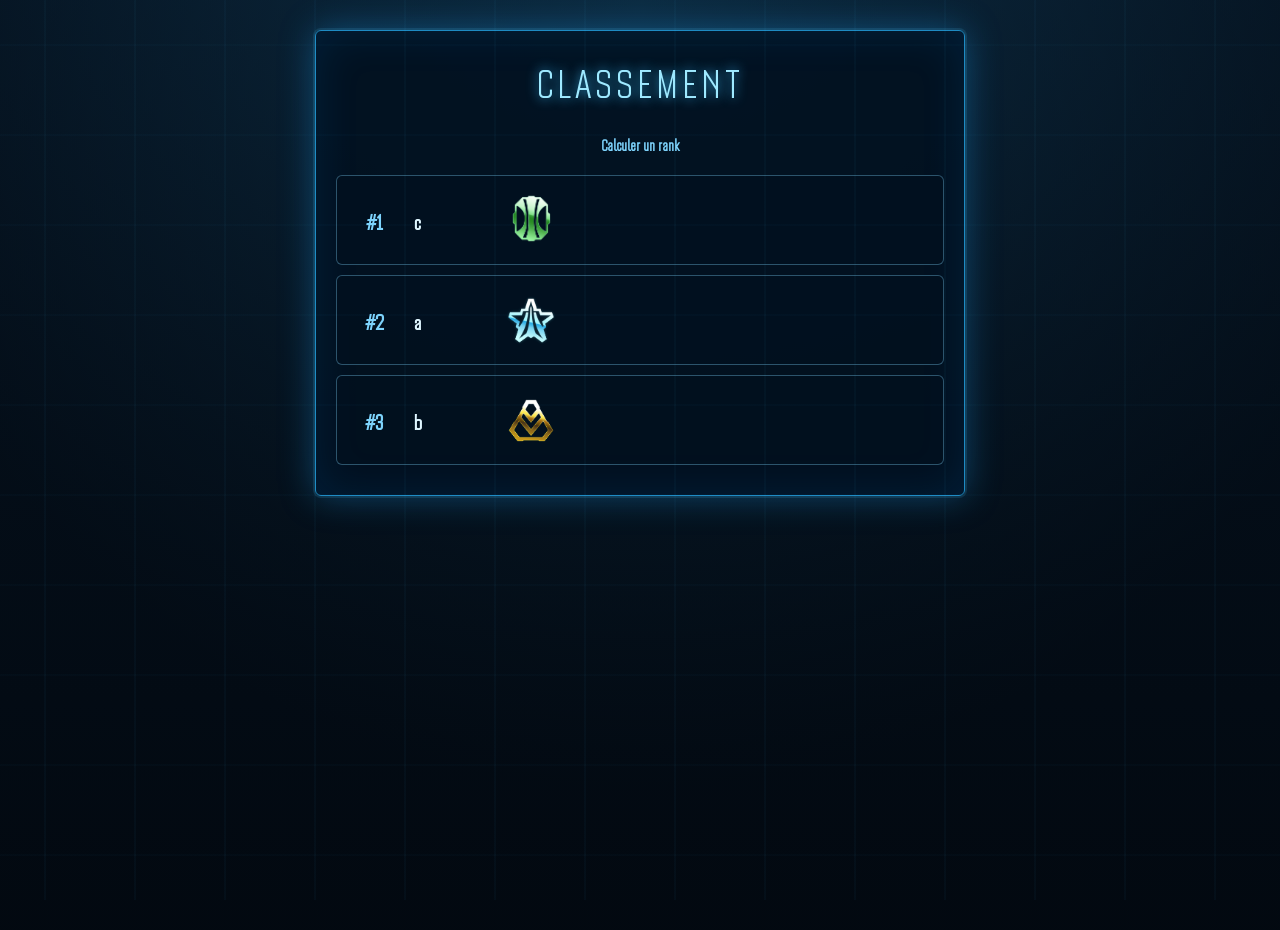
==== index.html @ 447d9256 "initialisation" ====
<!DOCTYPE html>
<html lang="fr">
<head>
  <meta charset="UTF-8">
  <title>Classement - RANKED DU SPORT</title>
  <link rel="stylesheet" href="ressources/ui_design/style.css">
</head>
<body>
<div class="container">
  <h1>Classement</h1>

  <nav class="nav-links">
    <a href="ressources/apps/rank.html">Calculer un rank</a>
  </nav>

  <div id="leaderboard"></div>
</div>

<script src="ressources/data_script/script.js"></script>
<script src="ressources/data_script/users.js"></script>
<script src="ressources/data_script/leaderboard.js"></script>
</body>
</html>
---- ressources/ui_design/style.css ----
@font-face {
  font-family: "RL";
  src: url("../font/Bourgeois.ttf") format("truetype");
}

* {
  box-sizing: border-box;
}

body {
  margin: 0;
  min-height: 100vh;
  color: #dff6ff;
  font-family: "RL", Arial, sans-serif;
  background:
    linear-gradient(rgba(4, 18, 31, 0.55), rgba(2, 8, 15, 0.9)),
    radial-gradient(circle at top, #16496a, #06111e 70%);
}

body::before {
  content: "";
  position: fixed;
  inset: 0;
  background:
    linear-gradient(90deg, transparent 49%, rgba(74, 197, 255, .08) 50%, transparent 51%),
    linear-gradient(0deg, transparent 49%, rgba(74, 197, 255, .05) 50%, transparent 51%);
  background-size: 90px 90px;
  pointer-events: none;
}

.container {
  width: min(95%, 650px);
  margin: 30px auto;
  padding: 20px;
  background: rgba(2, 17, 31, 0.88);
  border: 1px solid #1e8bc3;
  border-radius: 6px;
  box-shadow:
    0 0 0 2px rgba(87, 202, 255, 0.12),
    0 0 35px rgba(32, 169, 255, 0.35),
    inset 0 0 45px rgba(0, 140, 255, 0.12);
}

h1 {
  text-align: center;
  margin: 0 0 25px;
  font-size: 48px;
  font-weight: 300;
  letter-spacing: 4px;
  color: #9ee9ff;
  text-transform: uppercase;
  text-shadow: 0 0 12px #38bdf8;
}

h2 {
  margin-top: 30px;
  padding-bottom: 8px;
  color: white;
  font-size: 22px;
  text-transform: uppercase;
  letter-spacing: 2px;
  border-bottom: 1px solid rgba(80, 190, 255, .35);
}

label {
  display: block;
  margin-top: 15px;
  margin-bottom: 6px;
  color: #c7eaff;
  font-size: 16px;
  text-transform: uppercase;
}

input {
  width: 100%;
  padding: 13px 14px;
  background: rgba(1, 10, 20, .85);
  border: 1px solid #246b92;
  border-radius: 4px;
  color: white;
  font-size: 18px;
  outline: none;
  box-shadow: inset 0 0 12px rgba(56, 189, 248, .12);
}

input:focus {
  border-color: #7dd3fc;
  box-shadow:
    0 0 10px rgba(56, 189, 248, .7),
    inset 0 0 12px rgba(56, 189, 248, .2);
}

.optional {
  margin-top: 18px;
  padding: 12px;
  background: rgba(7, 28, 48, .9);
  border: 1px solid rgba(80, 190, 255, .35);
  border-radius: 4px;
}

.optional input {
  width: auto;
}

button {
  margin-top: 30px;
  width: 100%;
  padding: 14px;
  border: 1px solid #7dd3fc;
  border-radius: 5px;
  background: linear-gradient(#eefaff, #60c8ff 45%, #0e6fa3);
  color: #062033;
  font-size: 20px;
  font-weight: bold;
  text-transform: uppercase;
  cursor: pointer;
  box-shadow:
    0 0 14px rgba(56, 189, 248, .8),
    inset 0 2px 0 rgba(255,255,255,.8);
}

button:hover {
  filter: brightness(1.15);
}

.result-card {
  margin-top: 30px;
  padding: 25px;
  text-align: center;
  background: rgba(1, 10, 20, .92);
  border: 1px solid #1e8bc3;
  border-radius: 6px;
  box-shadow: inset 0 0 35px rgba(56, 189, 248, .12);
}

.rank-grid {
  display: grid;
  grid-template-columns: repeat(auto-fit, minmax(160px, 1fr));
  gap: 18px;
  margin-top: 20px;
}

.rank-box {
  padding: 18px;
  background: linear-gradient(rgba(7, 31, 52, .95), rgba(2, 10, 18, .95));
  border: 1px solid rgba(125, 211, 252, .35);
  border-radius: 5px;
  box-shadow: inset 0 0 25px rgba(56, 189, 248, .08);
}

.rank-box h3 {
  margin-top: 0;
  color: #9ee9ff;
  text-transform: uppercase;
}

.rank-img {
  width: 110px;
  height: auto;
}

.global-rank {
  width: 170px;
  height: auto;
}

.error {
  margin-top: 20px;
  padding: 15px;
  background: rgba(127, 29, 29, .9);
  border: 1px solid #ef4444;
  border-radius: 5px;
}

/* LEADERBOARD */

#leaderboard {
  margin-top: 20px;
}

.nav-links {
  text-align: center;
  margin-bottom: 20px;
}

.nav-links a,
.back-link {
  color: #7dd3fc;
  text-decoration: none;
  font-size: 18px;
  font-weight: bold;
}

.nav-links a:hover,
.back-link:hover {
  text-shadow: 0 0 10px #38bdf8;
}

.leaderboard-row {
  display: grid;
  grid-template-columns: 50px 70px 1fr;
  align-items: center;
  gap: 15px;
  padding: 12px;
  margin-bottom: 10px;
  background: rgba(2, 17, 31, 0.88);
  border: 1px solid rgba(125, 211, 252, .35);
  border-radius: 6px;
  color: white;
  text-decoration: none;
  transition: 0.15s;
}

.leaderboard-row:hover {
  background: rgba(20, 60, 90, 0.9);
  transform: translateY(-2px);
}

.leaderboard-position {
  font-size: 26px;
  font-weight: bold;
  color: #7dd3fc;
  text-align: center;
}

.leaderboard-rank {
  width: 64px;
  height: 64px;
  object-fit: contain;
  display: block;
}

.leaderboard-user {
  font-size: 24px;
  font-weight: bold;
  color: #dff6ff;
}

.leaderboard-rank-name {
  display: none;
}
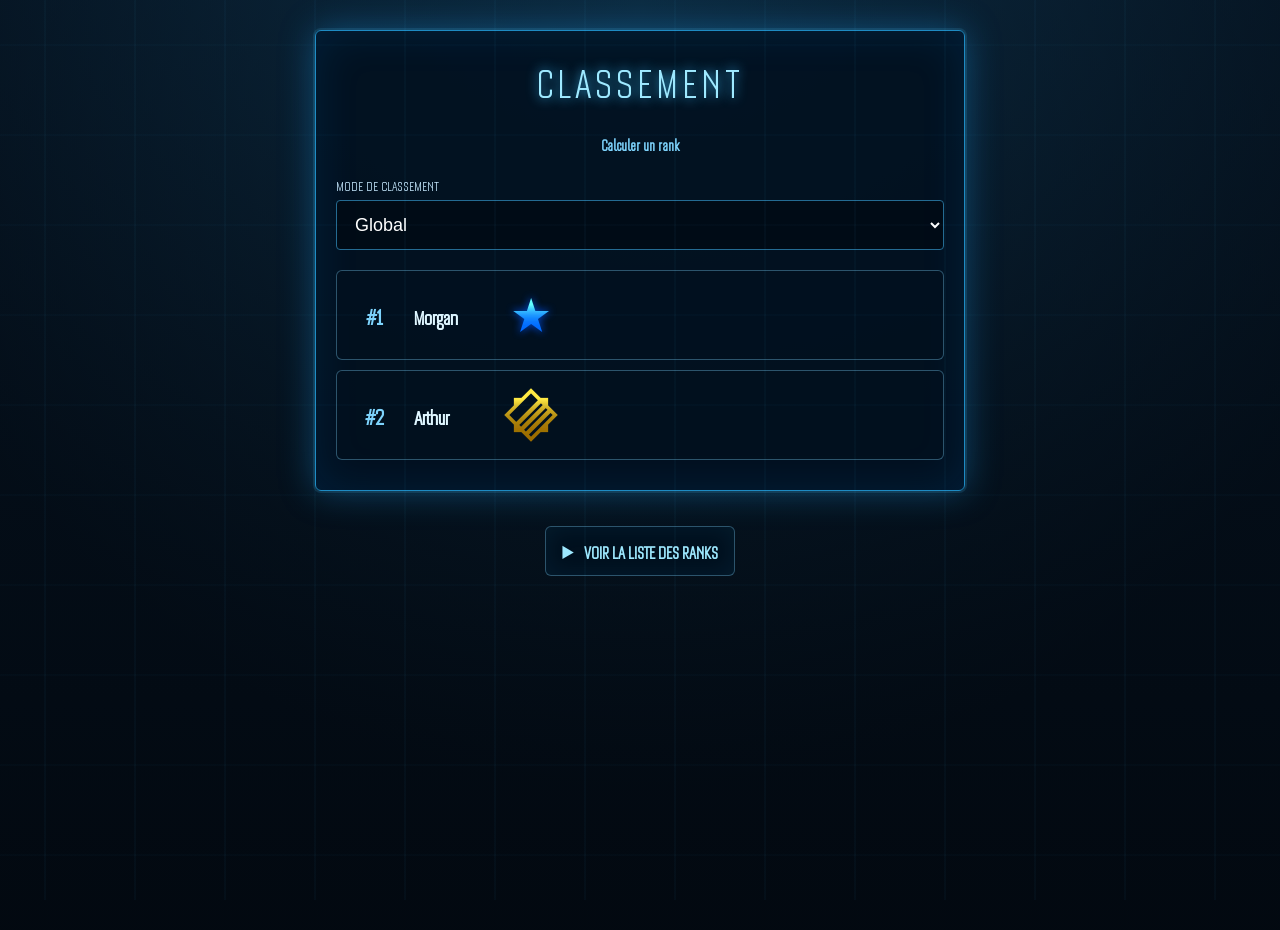
==== commit b8e1cbe4: "mise a jour 1.1" ====
--- a/index.html
+++ b/index.html
@@ -2,7 +2,7 @@
 <html lang="fr">
 <head>
   <meta charset="UTF-8">
-  <title>Classement - RANKED DU SPORT</title>
+  <title>Classement - SPORTSMATE</title>
   <link rel="stylesheet" href="ressources/ui_design/style.css">
 </head>
 <body>
@@ -13,8 +13,28 @@
     <a href="ressources/apps/rank.html">Calculer un rank</a>
   </nav>
 
+<label for="sortMode">Mode de classement</label>
+<select id="sortMode">
+  <option value="globalScore" selected>Global</option>
+  <option value="cardioScore">Cardio</option>
+  <option value="forceScore">Force</option>
+  
+</select>
   <div id="leaderboard"></div>
 </div>
+
+
+
+
+
+<details class="rank-doc">
+  <summary>Voir la liste des ranks</summary>
+  <div id="rankDocumentation"></div>
+</details>
+
+
+
+
 
 <script src="ressources/data_script/script.js"></script>
 <script src="ressources/data_script/users.js"></script>
--- a/ressources/ui_design/style.css
+++ b/ressources/ui_design/style.css
@@ -183,7 +183,7 @@
   margin-bottom: 20px;
 }
 
-.nav-links a,
+a,
 .back-link {
   color: #7dd3fc;
   text-decoration: none;
@@ -191,7 +191,7 @@
   font-weight: bold;
 }
 
-.nav-links a:hover,
+a:hover,
 .back-link:hover {
   text-shadow: 0 0 10px #38bdf8;
 }
@@ -238,4 +238,74 @@
 
 .leaderboard-rank-name {
   display: none;
+}
+select {
+  width: 100%;
+  padding: 13px 14px;
+  background: rgba(1, 10, 20, .85);
+  border: 1px solid #246b92;
+  border-radius: 4px;
+  color: white;
+  font-size: 18px;
+  outline: none;
+}
+
+
+
+
+
+
+
+
+.rank-doc {
+  width: fit-content;
+  max-width: 100%;
+  margin: 35px auto 0;
+  padding: 12px 16px;
+
+  background: rgba(2, 17, 31, 0.88);
+  border: 1px solid rgba(125, 211, 252, .35);
+  border-radius: 6px;
+
+  box-shadow: inset 0 0 25px rgba(56, 189, 248, .08);
+}
+
+.rank-doc summary {
+  cursor: pointer;
+  font-size: 20px;
+  font-weight: bold;
+  color: #9ee9ff;
+  text-transform: uppercase;
+  text-align: center;
+}
+
+#rankDocumentation {
+  margin-top: 15px;
+}
+
+.rank-doc-row {
+  display: grid;
+  grid-template-columns: 48px 150px;
+  align-items: center;
+  gap: 12px;
+
+  width: fit-content;
+  margin-bottom: 8px;
+  padding: 8px 10px;
+
+  background: rgba(1, 10, 20, .75);
+  border: 1px solid rgba(125, 211, 252, .25);
+  border-radius: 5px;
+}
+
+.rank-doc-row img {
+  width: 42px;
+  height: 42px;
+  object-fit: contain;
+}
+
+.rank-doc-row span {
+  font-size: 18px;
+  font-weight: bold;
+  white-space: nowrap;
 }
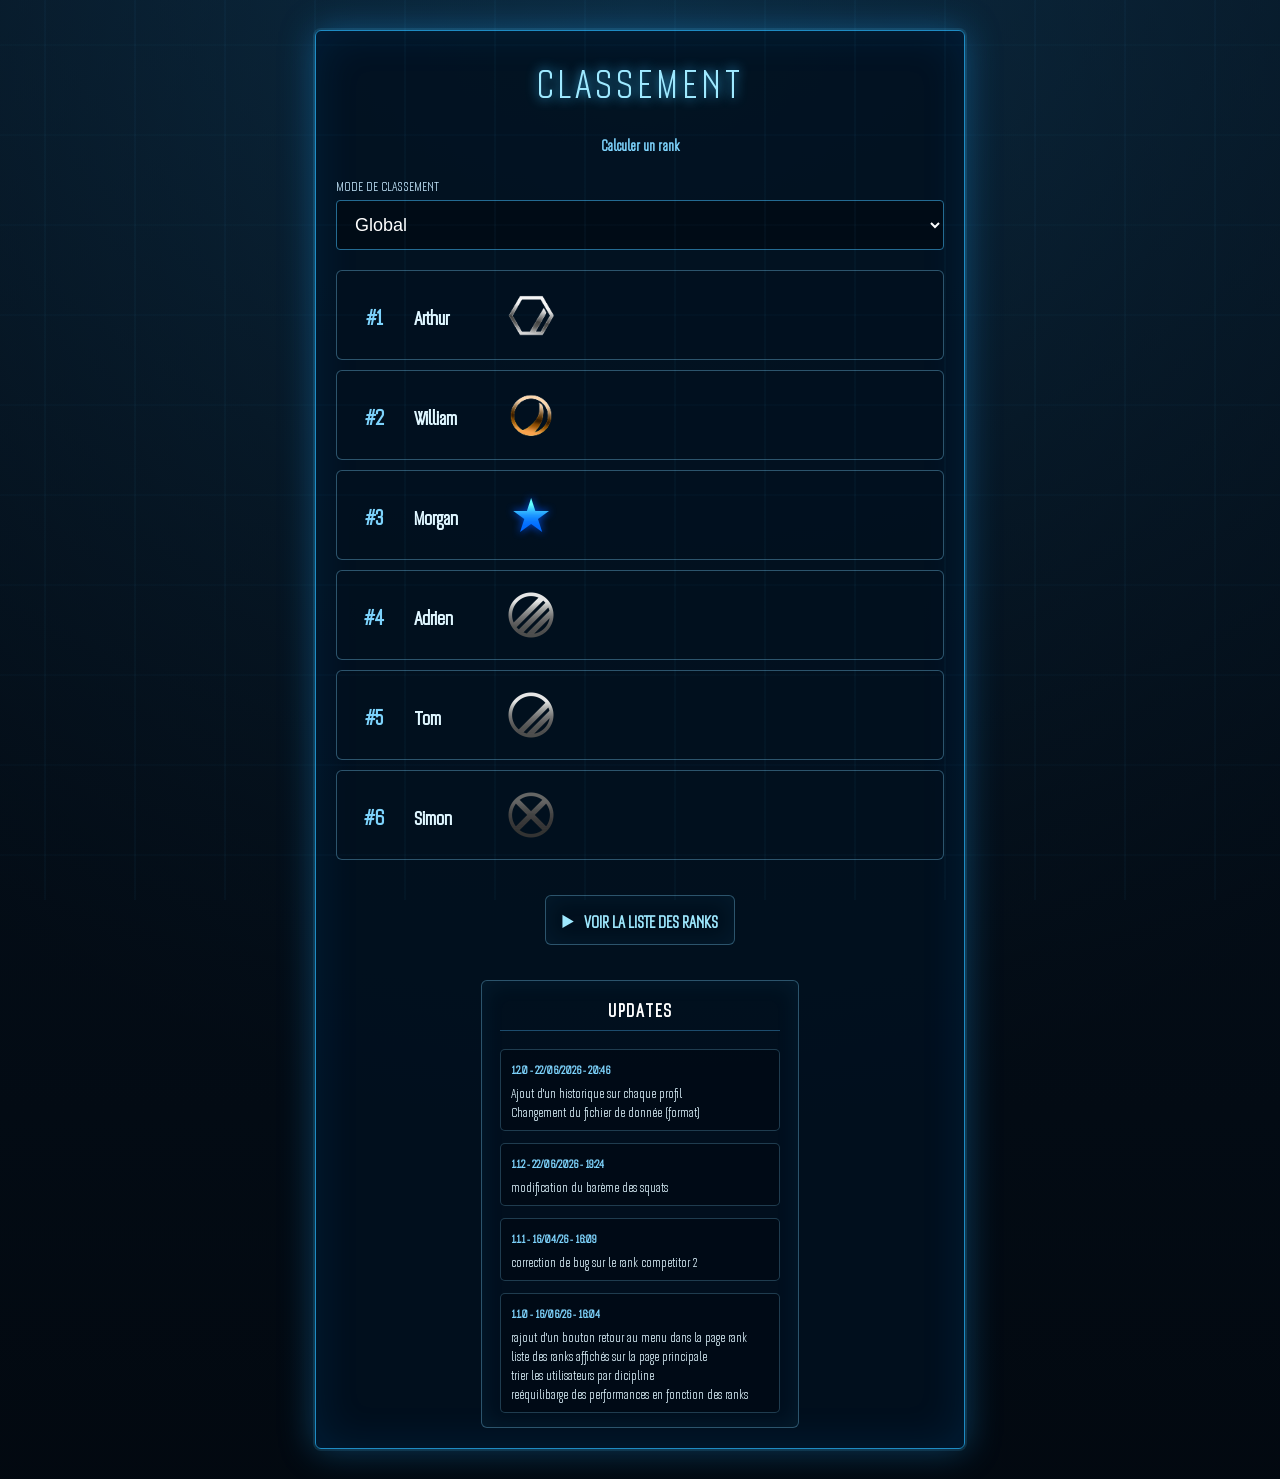
==== commit 683c5099: "ajout histotique up 1.2.0" ====
--- a/index.html
+++ b/index.html
@@ -21,16 +21,59 @@
   
 </select>
   <div id="leaderboard"></div>
+
+
+
+
+
+
+
+
+
+  <details class="rank-doc">
+  <summary>Voir la liste des ranks</summary>
+  <div id="rankDocumentation"></div>
+</details>
+
+
+
+
+
+
+
+  <section class="updates-box">
+  <h2>Updates</h2>
+  <div class="update">
+    <span class="update-date">1.2.0 - 22/06/2026 - 20:46</span>
+    <p>Ajout d'un historique sur chaque profil<br>
+    Changement du fichier de donnée (format)</p>
+  </div>
+
+  <div class="update">
+    <span class="update-date">1.1.2 - 22/06/2026 - 19:24</span>
+    <p>modification du barème des squats</p>
+  </div>
+
+  <div class="update">
+    <span class="update-date">1.1.1 - 16/04/26 - 16:09</span>
+    <p>correction de bug sur le rank competitor 2</p>
+  </div>
+
+  <div class="update">
+    <span class="update-date">1.1.0 - 16/06/26 - 16:04</span>
+    <p>rajout d'un bouton retour au menu dans la page rank<br>
+liste des ranks affichés sur la page principale<br>
+trier les utilisateurs par dicipline<br>
+reéquilibarge des performances en fonction des ranks</p>
+  </div>
+</section>
 </div>
 
 
 
 
 
-<details class="rank-doc">
-  <summary>Voir la liste des ranks</summary>
-  <div id="rankDocumentation"></div>
-</details>
+
 
 
 
--- a/ressources/ui_design/style.css
+++ b/ressources/ui_design/style.css
@@ -27,6 +27,8 @@
   background-size: 90px 90px;
   pointer-events: none;
 }
+
+
 
 .container {
   width: min(95%, 650px);
@@ -308,4 +310,192 @@
   font-size: 18px;
   font-weight: bold;
   white-space: nowrap;
+}
+
+
+
+
+
+
+
+
+
+
+
+
+
+
+
+
+
+
+
+
+
+
+
+
+
+
+.updates-box {
+  width: fit-content;
+  max-width: 100%;
+  margin: 35px auto 0;
+  padding: 14px 18px;
+
+  background: rgba(2, 17, 31, 0.88);
+  border: 1px solid rgba(125, 211, 252, .35);
+  border-radius: 6px;
+
+  box-shadow: inset 0 0 25px rgba(56, 189, 248, .08);
+}
+
+.updates-box h2 {
+  margin-top: 0;
+  text-align: center;
+}
+
+.update {
+  min-width: 280px;
+  margin-top: 12px;
+  padding: 10px;
+
+  background: rgba(1, 10, 20, .75);
+  border: 1px solid rgba(125, 211, 252, .25);
+  border-radius: 5px;
+}
+
+.update-date {
+  display: block;
+  margin-bottom: 5px;
+
+  color: #7dd3fc;
+  font-size: 14px;
+  font-weight: bold;
+}
+
+.update p {
+  margin: 0;
+  font-size: 16px;
+}
+
+
+
+
+
+
+
+
+
+
+
+
+
+
+
+.session-card {
+  display: grid;
+  grid-template-columns: 160px 1fr;
+  margin-top: 18px;
+  background: rgba(1, 10, 20, .75);
+  border: 1px solid rgba(125, 211, 252, .35);
+  border-radius: 6px;
+  overflow: hidden;
+}
+
+.session-left {
+  padding: 14px;
+  border-right: 1px solid rgba(125, 211, 252, .35);
+  text-align: center;
+}
+
+.session-left strong {
+  display: block;
+  font-size: 18px;
+  color: #7dd3fc;
+}
+
+.session-left span {
+  display: block;
+  margin-top: 8px;
+  font-size: 14px;
+  text-transform: uppercase;
+}
+
+.history-rank-img {
+  width: 80px;
+  height: 80px;
+  object-fit: contain;
+  margin-top: 8px;
+}
+
+.session-left p {
+  margin: 5px 0 0;
+  font-size: 14px;
+}
+
+.session-right {
+  padding: 14px;
+}
+
+.session-section {
+  margin-bottom: 16px;
+}
+
+.session-section h3 {
+  margin: 0 0 10px;
+  color: #9ee9ff;
+  text-transform: uppercase;
+  border-bottom: 1px solid rgba(125, 211, 252, .25);
+}
+
+.session-stats {
+  display: grid;
+  gap: 10px;
+}
+
+.cardio-stats {
+  grid-template-columns: repeat(3, 1fr);
+}
+
+.force-stats {
+  grid-template-columns: repeat(6, 1fr);
+}
+
+.session-stats span {
+  font-size: 13px;
+  text-align: center;
+  border-left: 1px solid rgba(125, 211, 252, .35);
+  padding-left: 8px;
+}
+
+.session-stats b {
+  display: block;
+  margin-top: 5px;
+  font-size: 16px;
+  color: white;
+}
+
+@media (max-width: 650px) {
+  .session-card {
+    grid-template-columns: 1fr;
+  }
+
+  .session-left {
+    border-right: none;
+    border-bottom: 1px solid rgba(125, 211, 252, .35);
+  }
+
+  .cardio-stats,
+  .force-stats {
+    grid-template-columns: repeat(2, 1fr);
+  }
+}
+
+.mini-rank-img {
+    width: 32px;
+    height: 32px;
+    object-fit: contain;
+    display: block;
+    margin: 5px auto 0;
 }
